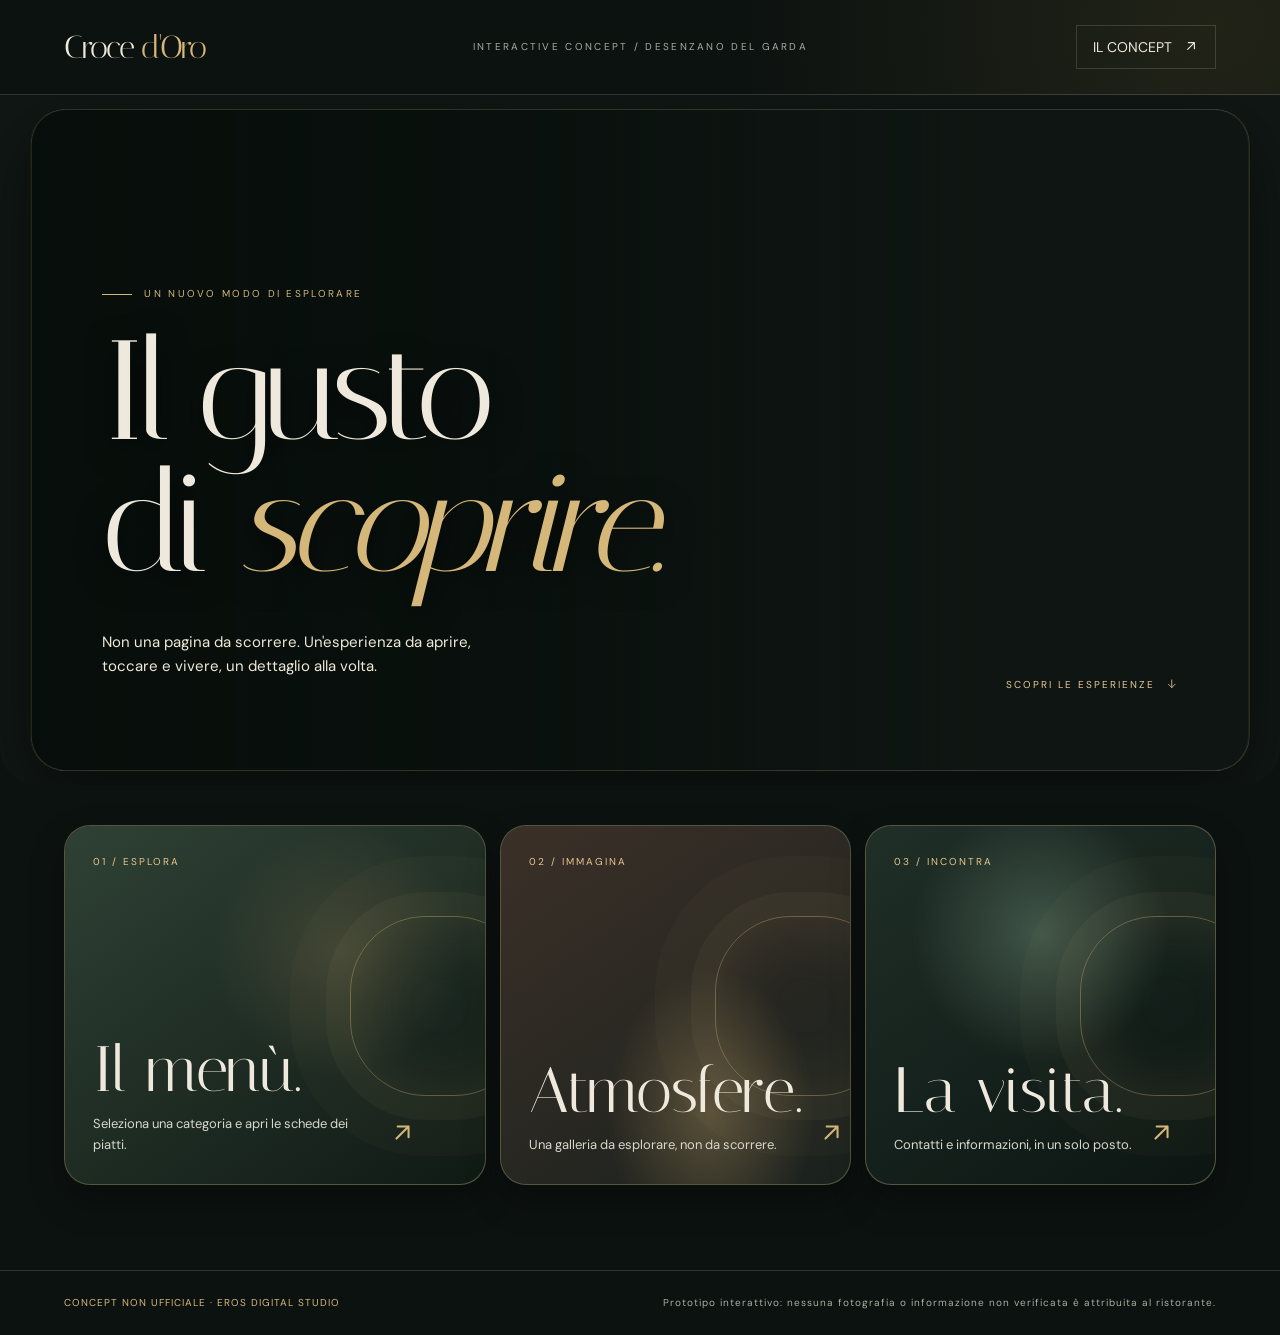
==== preview/index.html @ 9cd2bc87 "Publish isolated interactive concept preview without changing main website" ====
<!doctype html>
<html lang="it"><head><meta charset="utf-8"><meta name="viewport" content="width=device-width,initial-scale=1"><meta name="robots" content="noindex,nofollow"><meta name="theme-color" content="#101714"><title>Croce d'Oro — Interactive Concept</title><link rel="preconnect" href="https://fonts.googleapis.com"><link href="https://fonts.googleapis.com/css2?family=DM+Sans:wght@400;500;600;700&family=Italiana&display=swap" rel="stylesheet"><style>
:root{--bg:#101714;--panel:#1b2520;--cream:#eee9dc;--gold:#d6b77a;--muted:#a6afa4;--line:#ffffff25}*{box-sizing:border-box}html{scroll-behavior:smooth}body{margin:0;background:var(--bg);color:var(--cream);font:14px/1.6 "DM Sans",sans-serif}button,a{font:inherit}button{cursor:pointer}button:focus-visible,a:focus-visible{outline:2px solid var(--gold);outline-offset:4px}a{color:inherit;text-decoration:none}.shell{max-width:1440px;margin:auto;min-height:100dvh;position:relative;overflow:hidden}.shell:before{content:"";position:absolute;width:80vw;height:80vw;border-radius:50%;background:radial-gradient(circle,#b79a4b20,transparent 66%);right:-35vw;top:-38vw;pointer-events:none}.top{display:flex;align-items:center;justify-content:space-between;padding:25px clamp(20px,5vw,80px);border-bottom:1px solid var(--line);position:relative;z-index:2}.brand{font:32px "Italiana",serif;letter-spacing:-.06em}.brand span{color:var(--gold)}.top small,.overline,.kicker{font-size:10px;letter-spacing:.23em;text-transform:uppercase;color:var(--gold)}.top small{color:var(--muted)}.top button{border:1px solid var(--line);background:none;color:var(--cream);padding:10px 16px}.intro{padding:clamp(65px,10vw,140px) clamp(20px,8vw,125px) 30px;position:relative}.intro .kicker{display:flex;align-items:center;gap:12px}.intro .kicker:before{content:"";width:30px;height:1px;background:var(--gold)}h1,h2,h3{font-family:"Italiana",Georgia,serif;font-weight:400;line-height:.94}h1{font-size:clamp(75px,12vw,190px);letter-spacing:-.055em;margin:23px 0 25px}h1 em{font-weight:400;color:var(--gold)}.intro__bottom{display:flex;justify-content:space-between;align-items:end;gap:25px}.intro__bottom p{max-width:410px;color:var(--muted);font-size:15px}.intro__bottom span{font-size:10px;letter-spacing:.2em;color:var(--gold)}.cards{display:grid;grid-template-columns:1.2fr 1fr 1fr;gap:14px;padding:40px clamp(20px,5vw,80px) 85px}.tile{position:relative;isolation:isolate;overflow:hidden;min-height:360px;text-align:left;padding:28px;border:1px solid #d6b77a44;color:var(--cream);background:#25332b;display:flex;flex-direction:column;justify-content:space-between;transition:transform .5s cubic-bezier(.2,.8,.2,1),border-color .3s}.tile:before{content:"";position:absolute;inset:0;z-index:-1;transition:transform .8s,opacity .5s;background:radial-gradient(circle at 65% 35%,#8e795047,transparent 35%),linear-gradient(145deg,#2f4135,#101a15)}.tile:nth-child(2):before{background:radial-gradient(ellipse at 60% 80%,#c5a56955,transparent 35%),linear-gradient(145deg,#3b3028,#1a211d)}.tile:nth-child(3):before{background:radial-gradient(circle at 50% 30%,#647f6b88,transparent 42%),linear-gradient(145deg,#202f28,#0c1512)}.tile:hover,.tile:focus-visible{transform:translateY(-9px);border-color:var(--gold)}.tile:hover:before{transform:scale(1.1)}.tile .number{font-size:10px;letter-spacing:.2em;color:#e6c68d}.tile__graphic{position:absolute;z-index:-1;width:180px;height:180px;border-radius:50%;border:1px solid #d6b77a66;top:25%;right:0;transform:translateX(25%);box-shadow:0 0 0 24px #d6b77a0a,0 0 0 60px #d6b77a08}.tile h2{font-size:clamp(48px,5vw,78px);margin:0 0 14px}.tile p{margin:0;color:#d7d8cb;max-width:280px;font-size:13px}.tile__bottom{display:flex;justify-content:space-between;align-items:end;gap:15px}.tile__arrow{font-size:30px;color:var(--gold)}.foot{border-top:1px solid var(--line);display:flex;justify-content:space-between;gap:20px;padding:24px clamp(20px,5vw,80px);font-size:10px;letter-spacing:.1em;color:var(--muted)}.foot span:first-child{color:var(--gold)}.overlay{position:fixed;z-index:10;inset:0;background:#040806b8;display:grid;place-items:center;padding:18px;opacity:0;visibility:hidden;transition:opacity .3s,visibility .3s}.overlay.open{opacity:1;visibility:visible}.panel{position:relative;background:#eae4d8;color:#15221b;width:min(850px,100%);max-height:min(88dvh,900px);overflow-y:auto;transform:translateY(35px) scale(.97);transition:transform .45s cubic-bezier(.2,.8,.2,1);border:1px solid #d2bb90}.overlay.open .panel{transform:none}.panel__top{display:flex;justify-content:space-between;align-items:center;padding:24px clamp(20px,5vw,50px);border-bottom:1px solid #20382c33;position:sticky;top:0;background:#eae4d8;z-index:2}.panel__top span{font-size:10px;letter-spacing:.18em;color:#816139}.close{background:transparent;border:1px solid #17302666;border-radius:50%;height:42px;width:42px;font-size:24px;color:#15221b}.panel__body{padding:38px clamp(20px,5vw,50px) 65px}.panel h2{font-size:clamp(65px,9vw,110px);margin:0 0 20px}.panel .subtitle{max-width:540px;color:#5b6257}.chips{display:flex;gap:8px;overflow-x:auto;padding:22px 0;margin-bottom:20px}.chip{border:1px solid #8c7957;background:none;padding:10px 16px;white-space:nowrap;color:#26372e;font-size:12px}.chip.active{background:#23372b;color:#f4ead7}.dish{width:100%;border:0;border-bottom:1px solid #15271a44;padding:22px 0;display:flex;justify-content:space-between;align-items:center;gap:20px;background:none;text-align:left;color:#192b20}.dish strong{font:30px "Italiana",serif}.dish small{display:block;color:#6b6d60;font-size:12px}.dish .plus{font-size:27px;color:#87673c}.dish-detail{background:#f8f4ec;border-left:2px solid #a68b57;padding:22px;margin-top:15px;animation:slide .3s both}.dish-detail p{color:#5b6257}.dish-detail button{background:#23372b;color:white;border:0;padding:12px 16px}.placeholder{padding:30px;border:1px dashed #9b855e;background:#ffffff55;color:#605b4c}.contact-row{display:flex;justify-content:space-between;gap:20px;border-bottom:1px solid #15271a44;padding:20px 0}.contact-row span{color:#6d715f}.visual-demo{min-height:230px;background:radial-gradient(circle at 50% 45%,#9d835a88,transparent 30%),linear-gradient(145deg,#314338,#111e19);display:grid;place-items:center;color:#e2c78c;font:65px "Italiana",serif;margin:20px 0}.panel__action{display:inline-block;margin-top:25px;border:1px solid #21392a;padding:13px 20px;color:#203829}.notice{font-size:11px;color:#756a58;margin-top:25px}.gallery-grid{display:grid;grid-template-columns:1fr 1fr;gap:10px}.gallery-grid .visual-demo{margin:0;min-height:190px}.gallery-grid .visual-demo:nth-child(2){background:radial-gradient(circle,#aa8d5c88,transparent 35%),#24392c}.gallery-grid .visual-demo:nth-child(3){background:radial-gradient(circle,#6d927a88,transparent 35%),#28352b}.gallery-grid .visual-demo:nth-child(4){background:radial-gradient(circle,#d6b77a77,transparent 35%),#19231e}@keyframes slide{from{opacity:0;transform:translateY(-8px)}to{opacity:1;transform:translateY(0)}}@media(max-width:800px){.top small{display:none}.intro{padding-top:75px}.intro__bottom{align-items:start;flex-direction:column;gap:5px}.cards{grid-template-columns:1fr 1fr;padding-top:25px}.tile{min-height:260px}.tile:first-child{grid-column:1/-1;min-height:280px}.tile h2{font-size:clamp(40px,7vw,65px)}}@media(max-width:520px){.top{padding:19px 20px}.brand{font-size:28px}.intro{padding:55px 20px 10px}h1{font-size:clamp(72px,17vw,110px);margin:18px 0}.intro__bottom p{font-size:13px}.intro__bottom span{display:none}.cards{grid-template-columns:1fr 1fr;gap:9px;padding:20px 14px 35px}.tile{padding:17px;min-height:195px}.tile:first-child{min-height:235px}.tile h2{font-size:clamp(35px,9vw,58px)}.tile:first-child h2{font-size:62px}.tile p{font-size:11px;line-height:1.5}.tile__graphic{width:125px;height:125px}.tile__arrow{font-size:24px}.foot{padding:20px;font-size:9px;flex-direction:column;gap:5px}.panel{max-height:94dvh}.panel__body{padding-top:30px}.panel h2{font-size:70px}.gallery-grid .visual-demo{min-height:140px}}@media(prefers-reduced-motion:reduce){*,*:before,*:after{animation:none!important;transition:none!important;scroll-behavior:auto!important}}
</style></head><body><div class="shell"><header class="top"><a class="brand" href="#" aria-label="Torna all'inizio">Croce <span>d'Oro</span></a><small>INTERACTIVE CONCEPT / DESENZANO DEL GARDA</small><button id="aboutBtn">IL CONCEPT <svg class="ui-icon" viewBox="0 0 24 24" fill="none" stroke="currentColor" stroke-width="1.7" stroke-linecap="round" stroke-linejoin="round" aria-hidden="true"><path d="M7 17 17 7M8 7h9v9"/></svg></button></header><main><section class="intro"><div class="kicker">Un nuovo modo di esplorare</div><h1>Il gusto<br>di <em>scoprire.</em></h1><div class="intro__bottom"><p>Non una pagina da scorrere. Un'esperienza da aprire, toccare e vivere, un dettaglio alla volta.</p><span>SCOPRI LE ESPERIENZE <svg class="ui-icon" viewBox="0 0 24 24" fill="none" stroke="currentColor" stroke-width="1.7" stroke-linecap="round" stroke-linejoin="round" aria-hidden="true"><path d="M12 4v16m-7-7 7 7 7-7"/></svg></span></div></section><section class="cards" aria-label="Esplora il sito"><button class="tile" data-open="menu"><span class="number">01 / ESPLORA</span><span class="tile__graphic" aria-hidden="true"></span><span class="tile__bottom"><span><h2>Il menù.</h2><p>Seleziona una categoria e apri le schede dei piatti.</p></span><span class="tile__arrow"><svg class="ui-icon" viewBox="0 0 24 24" fill="none" stroke="currentColor" stroke-width="1.7" stroke-linecap="round" stroke-linejoin="round" aria-hidden="true"><path d="M7 17 17 7M8 7h9v9"/></svg></span></span></button><button class="tile" data-open="gallery"><span class="number">02 / IMMAGINA</span><span class="tile__graphic" aria-hidden="true"></span><span class="tile__bottom"><span><h2>Atmosfere.</h2><p>Una galleria da esplorare, non da scorrere.</p></span><span class="tile__arrow"><svg class="ui-icon" viewBox="0 0 24 24" fill="none" stroke="currentColor" stroke-width="1.7" stroke-linecap="round" stroke-linejoin="round" aria-hidden="true"><path d="M7 17 17 7M8 7h9v9"/></svg></span></span></button><button class="tile" data-open="visit"><span class="number">03 / INCONTRA</span><span class="tile__graphic" aria-hidden="true"></span><span class="tile__bottom"><span><h2>La visita.</h2><p>Contatti e informazioni, in un solo posto.</p></span><span class="tile__arrow"><svg class="ui-icon" viewBox="0 0 24 24" fill="none" stroke="currentColor" stroke-width="1.7" stroke-linecap="round" stroke-linejoin="round" aria-hidden="true"><path d="M7 17 17 7M8 7h9v9"/></svg></span></span></button></section></main><footer class="foot"><span>CONCEPT NON UFFICIALE · EROS DIGITAL STUDIO</span><span>Prototipo interattivo: nessuna fotografia o informazione non verificata è attribuita al ristorante.</span></footer></div><div class="overlay" id="overlay" aria-hidden="true"><section class="panel" role="dialog" aria-modal="true" aria-labelledby="panelTitle"><div class="panel__top"><span id="panelIndex">ESPERIENZA / 01</span><button class="close" id="close" aria-label="Chiudi scheda"><svg class="ui-icon" viewBox="0 0 24 24" fill="none" stroke="currentColor" stroke-width="1.7" stroke-linecap="round" aria-hidden="true"><path d="M6 6l12 12M18 6 6 18"/></svg></button></div><div class="panel__body" id="panelBody"></div></section></div><script>
const overlay=document.getElementById('overlay'),body=document.getElementById('panelBody'),index=document.getElementById('panelIndex');let previousFocus=null;
const categories=['Antipasti','Primi','Secondi','Dolci','Bevande'];let activeCategory=0;
function menuView(){body.innerHTML='<h2 id="panelTitle">Il menù.</h2><p class="subtitle">Un menù digitale esplorabile. Le schede sottostanti sono dimostrative: i piatti, gli ingredienti e i prezzi reali saranno inseriti soltanto dopo conferma.</p><div class="chips" id="chips"></div><div id="dishes"></div>';renderCategory()}
function renderCategory(){document.getElementById('chips').innerHTML=categories.map((c,i)=>'<button class="chip '+(i===activeCategory?'active':'')+'" data-cat="'+i+'" aria-pressed="'+(i===activeCategory)+'">'+c+'</button>').join('');document.getElementById('dishes').innerHTML='<button class="dish" id="sampleDish" aria-expanded="false"><span><strong>Scheda dimostrativa</strong><small>'+categories[activeCategory]+' · Esempio di interazione</small></span><span class="plus"><svg class="ui-icon" viewBox="0 0 24 24" fill="none" stroke="currentColor" stroke-width="1.7" stroke-linecap="round" aria-hidden="true"><path d="M12 5v14M5 12h14"/></svg></span></button><div id="dishDetail"></div><div class="placeholder">In attesa del menù ufficiale: nessun piatto, allergene o prezzo inventato.</div>';document.querySelectorAll('[data-cat]').forEach(b=>b.onclick=()=>{activeCategory=Number(b.dataset.cat);renderCategory()});document.getElementById('sampleDish').onclick=()=>{const el=document.getElementById('dishDetail'),open=!!el.innerHTML;el.innerHTML=open?'':'<div class="dish-detail"><strong>Dettagli del piatto</strong><p>Qui appariranno fotografia, descrizione, ingredienti, allergeni e prezzo verificati. Questa è una scheda realmente apribile.</p><button type="button" id="closeDetail">Chiudi dettagli</button></div>';document.getElementById('sampleDish').setAttribute('aria-expanded',String(!open));if(!open)document.getElementById('closeDetail').onclick=()=>document.getElementById('sampleDish').click()}}
function openPanel(type){previousFocus=document.activeElement;index.textContent=type==='menu'?'ESPERIENZA / 01':type==='gallery'?'ESPERIENZA / 02':type==='visit'?'ESPERIENZA / 03':'IL PROGETTO';if(type==='menu')menuView();if(type==='gallery')body.innerHTML='<h2 id="panelTitle">Atmosfere.</h2><p class="subtitle">Quattro composizioni grafiche temporanee. In seguito, i visual autorizzati o i concept Higgsfield potranno aprirsi in una galleria immersiva.</p><div class="gallery-grid"><div class="visual-demo">01</div><div class="visual-demo">02</div><div class="visual-demo">03</div><div class="visual-demo">04</div></div><p class="notice">Le immagini sono grafiche astratte, non fotografie del ristorante.</p>';if(type==='visit')body.innerHTML='<h2 id="panelTitle">La visita.</h2><p class="subtitle">Tutte le informazioni utili, senza scorrere una pagina infinita.</p><div class="contact-row"><strong>Località</strong><span>Desenzano del Garda</span></div><div class="contact-row"><strong>Indirizzo</strong><span>Da verificare</span></div><div class="contact-row"><strong>Telefono</strong><span>Da verificare</span></div><div class="contact-row"><strong>Orari</strong><span>Da verificare</span></div><p class="notice">Nessuna prenotazione attiva finché non viene collegato un sistema ufficiale.</p>';if(type==='about')body.innerHTML='<h2 id="panelTitle">Un altro<br>modo di esserci.</h2><p class="subtitle">Questo prototipo esplora un’identità digitale originale: tre schede interattive, pannelli animati, menù a categorie e navigazione compatta. Non è il sito ufficiale di Hosteria Croce d’Oro.</p><div class="visual-demo">✦</div><p class="notice">Creato da Eros Digital Studio. Nessun credito Higgsfield utilizzato.</p>';overlay.classList.add('open');overlay.setAttribute('aria-hidden','false');document.body.style.overflow='hidden';document.getElementById('close').focus()}
function closePanel(){overlay.classList.remove('open');overlay.setAttribute('aria-hidden','true');document.body.style.overflow='';previousFocus?.focus()}
document.querySelectorAll('[data-open]').forEach(el=>el.addEventListener('click',()=>openPanel(el.dataset.open)));document.getElementById('aboutBtn').onclick=()=>openPanel('about');document.getElementById('close').onclick=closePanel;overlay.addEventListener('click',e=>{if(e.target===overlay)closePanel()});document.addEventListener('keydown',e=>{if(!overlay.classList.contains('open'))return;if(e.key==='Escape')closePanel();if(e.key==='Tab'){const f=[...overlay.querySelectorAll('button:not([disabled]),a[href]')].filter(el=>el.getClientRects().length);if(!f.length)return;const first=f[0],last=f[f.length-1];if(e.shiftKey&&document.activeElement===first){e.preventDefault();last.focus()}else if(!e.shiftKey&&document.activeElement===last){e.preventDefault();first.focus()}}});
</script><style>
/* Dark Luxury V2: rounded art direction and kinetic interface */
:root{--radius:26px}
body{background:#0c1210}
.shell{overflow:clip}
.intro{isolation:isolate;min-height:650px;display:flex;flex-direction:column;justify-content:center}
.intro:after{content:"";position:absolute;z-index:-1;right:3%;top:10%;width:min(44vw,560px);height:min(48vw,590px);border-radius:40% 40% 25% 25%;background:radial-gradient(ellipse at 52% 33%,#e5c68e4d 0%,#a0773d35 18%,transparent 54%),radial-gradient(ellipse at 48% 78%,#927a55 1%,#171f19 36%,#0b100e 61%);box-shadow:inset 0 0 0 1px #d6b77a4d,0 35px 90px #0008;transform:translate3d(var(--hero-x,0px),var(--hero-y,0px),0);transition:transform .2s ease-out;pointer-events:none}
.intro h1{position:relative;z-index:1;text-shadow:0 8px 50px #050b08aa}
.intro .kicker,.intro__bottom{position:relative;z-index:1}
.cards{perspective:1300px}
.tile{border-radius:var(--radius);transform-style:preserve-3d;will-change:transform;transition:transform .3s ease,box-shadow .3s ease,border-color .3s ease;box-shadow:0 16px 35px #0004}
.tile:hover,.tile:focus-visible{transform:translateY(-8px) rotateX(var(--rx,0deg)) rotateY(var(--ry,0deg));box-shadow:0 28px 60px #0008,0 0 0 1px #d6b77a55}
.tile:before{border-radius:inherit}
.tile__graphic{border-radius:42%;box-shadow:0 0 0 24px #d6b77a0c,0 0 0 60px #d6b77a07,inset 0 0 65px #d6b77a20;transition:transform .55s}
.tile:hover .tile__graphic{transform:translateX(15%) scale(1.1) rotate(12deg)}
.tile__bottom,.tile .number{transform:translateZ(30px)}
.panel{border-radius:28px;box-shadow:0 45px 140px #000a}
.panel__top{border-radius:28px 28px 0 0}
.visual-demo{border-radius:22px;position:relative;overflow:hidden}
.visual-demo:after{content:"";position:absolute;inset:8px;border:1px solid #d6b77a55;border-radius:17px;pointer-events:none}
.gallery-grid{gap:16px}
.gallery-grid .visual-demo{border-radius:20px}
.dish{transition:padding .25s,background .25s;border-radius:12px}
.dish:hover{padding-inline:12px;background:#d7cbb55c}
.dish-detail{border-radius:0 16px 16px 0}
.reveal-kinetic{opacity:0;transform:translateY(45px) scale(.97);transition:opacity .8s cubic-bezier(.2,.8,.2,1),transform .8s cubic-bezier(.2,.8,.2,1)}
.reveal-kinetic.is-visible{opacity:1;transform:translateY(0) scale(1)}
.progress-track{position:fixed;z-index:12;top:0;left:0;right:0;height:2px;pointer-events:none}
.progress-bar{height:100%;width:100%;background:var(--gold);transform:scaleX(0);transform-origin:left}
.cursor-glow{position:fixed;z-index:1;width:340px;height:340px;left:0;top:0;border-radius:50%;pointer-events:none;background:radial-gradient(circle,#d6b77a12,transparent 65%);transform:translate3d(calc(var(--cursor-x,-500px) - 170px),calc(var(--cursor-y,-500px) - 170px),0)}
@media(max-width:800px){.intro{min-height:540px}.intro:after{width:70vw;height:75vw;right:-17vw;top:17%;opacity:.7}.tile:hover{transform:none}}
@media(max-width:520px){.intro{min-height:470px;padding-top:85px}.intro:after{width:80vw;height:90vw;right:-35vw;top:16%;opacity:.55}.tile{border-radius:20px}.tile__graphic{border-radius:40%}.panel{border-radius:22px}.panel__top{border-radius:22px 22px 0 0}.gallery-grid{gap:9px}}
@media(hover:none),(prefers-reduced-motion:reduce){.cursor-glow{display:none}.tile:hover{transform:none}.intro:after{transform:none}.reveal-kinetic{opacity:1;transform:none}}
</style><div class="progress-track" aria-hidden="true"><div class="progress-bar" id="progress"></div></div><div class="cursor-glow" aria-hidden="true"></div><script>
(()=>{
 const fine=matchMedia('(hover:hover) and (pointer:fine) and (prefers-reduced-motion:no-preference)').matches;
 const reduced=matchMedia('(prefers-reduced-motion:reduce)').matches;
 const intro=document.querySelector('.intro'),progress=document.getElementById('progress');
 const reveal=[document.querySelector('.intro .kicker'),document.querySelector('.intro h1'),document.querySelector('.intro__bottom'),...document.querySelectorAll('.tile')];
 reveal.forEach(el=>el?.classList.add('reveal-kinetic'));
 if(!reduced&&'IntersectionObserver' in window){const io=new IntersectionObserver(entries=>entries.forEach(entry=>{if(entry.isIntersecting){entry.target.classList.add('is-visible');io.unobserve(entry.target)}}),{threshold:.12});reveal.forEach(el=>el&&io.observe(el))}
 else reveal.forEach(el=>el?.classList.add('is-visible'));
 const update=()=>{const max=document.documentElement.scrollHeight-innerHeight;progress.style.transform='scaleX('+(max>0?scrollY/max:0)+')'};
 addEventListener('scroll',update,{passive:true});addEventListener('resize',update);update();
 if(!fine)return;
 document.addEventListener('pointermove',e=>{
   document.documentElement.style.setProperty('--cursor-x',e.clientX+'px');
   document.documentElement.style.setProperty('--cursor-y',e.clientY+'px');
   const rect=intro.getBoundingClientRect();
   if(e.clientY>=rect.top&&e.clientY<=rect.bottom){
     intro.style.setProperty('--hero-x',((e.clientX/innerWidth-.5)*20)+'px');
     intro.style.setProperty('--hero-y',((e.clientY/innerHeight-.5)*14)+'px');
   }
 },{passive:true});
 document.querySelectorAll('.tile').forEach(tile=>{
   tile.addEventListener('pointermove',e=>{const r=tile.getBoundingClientRect(),x=(e.clientX-r.left)/r.width-.5,y=(e.clientY-r.top)/r.height-.5;tile.style.setProperty('--ry',(x*9)+'deg');tile.style.setProperty('--rx',(-y*9)+'deg')});
   tile.addEventListener('pointerleave',()=>{tile.style.setProperty('--ry','0deg');tile.style.setProperty('--rx','0deg')});
 });
})();
</script><style>.ui-icon{width:1.15em;height:1.15em;display:inline-block;vertical-align:-.17em;flex-shrink:0}.tile__arrow .ui-icon{width:29px;height:29px}.close{display:grid;place-items:center}.close .ui-icon{width:21px;height:21px}.plus .ui-icon{width:24px;height:24px}.intro__bottom>span .ui-icon{margin-left:6px}.top button .ui-icon{margin-left:7px}@media(hover:none){.tile{touch-action:manipulation}.tile:active{transform:scale(.98);border-color:var(--gold)}.tile__arrow{display:grid;place-items:center;min-width:34px;min-height:34px;border:1px solid #d6b77a66;border-radius:50%}.tile__arrow .ui-icon{width:18px;height:18px}}</style><style>
/* Higgsfield FLUX.2 Pro generated concept visual: cinematic hero integration */
.intro{position:relative;min-height:690px;overflow:hidden;border-radius:0 0 36px 36px;background:#101714}
.intro:after{display:none!important}
.intro::before{content:"";position:absolute;inset:25px clamp(18px,4vw,60px);border-radius:34px;background:linear-gradient(90deg,rgba(7,14,11,.95) 0%,rgba(7,14,11,.75) 35%,rgba(7,14,11,.10) 78%),url("https://d8j0ntlcm91z4.cloudfront.net/user_3LqQO23O0FHCXDc3zQuOIUtY2aq/hf_20261111_002424_779b6c03-8664-4634-858a-a2eaf4a8b7df.png") center center/cover no-repeat;box-shadow:inset 0 0 0 1px #e1c28d40,0 24px 70px #0007;transform:scale(1.035) translate3d(var(--hero-x,0px),var(--hero-y,0px),0);transition:transform .35s ease-out;will-change:transform}
.intro h1{font-size:clamp(75px,11vw,168px);text-shadow:0 8px 30px #000a}
.intro .kicker,.intro__bottom,.intro h1{position:relative;z-index:1}
.intro__bottom p{color:#f0e9d7}
.intro__bottom span{color:#e7c994}
@media(max-width:800px){.intro{min-height:620px}.intro::before{inset:16px;background-position:60% center;background-image:linear-gradient(90deg,rgba(7,14,11,.90),rgba(7,14,11,.36)),url("https://d8j0ntlcm91z4.cloudfront.net/user_3LqQO23O0FHCXDc3zQuOIUtY2aq/hf_20261111_002424_779b6c03-8664-4634-858a-a2eaf4a8b7df.png")}}
@media(max-width:520px){.intro{min-height:560px;padding:85px 35px 30px}.intro::before{inset:12px;border-radius:24px;background-position:62% center;background-image:linear-gradient(180deg,rgba(7,14,11,.72),rgba(7,14,11,.48) 46%,rgba(7,14,11,.90)),url("https://d8j0ntlcm91z4.cloudfront.net/user_3LqQO23O0FHCXDc3zQuOIUtY2aq/hf_20261111_002424_779b6c03-8664-4634-858a-a2eaf4a8b7df.png")}.intro h1{font-size:clamp(67px,15vw,95px)}.intro__bottom p{max-width:250px}}
@media(prefers-reduced-motion:reduce){.intro::before{transform:none;transition:none}}
</style></body></html>
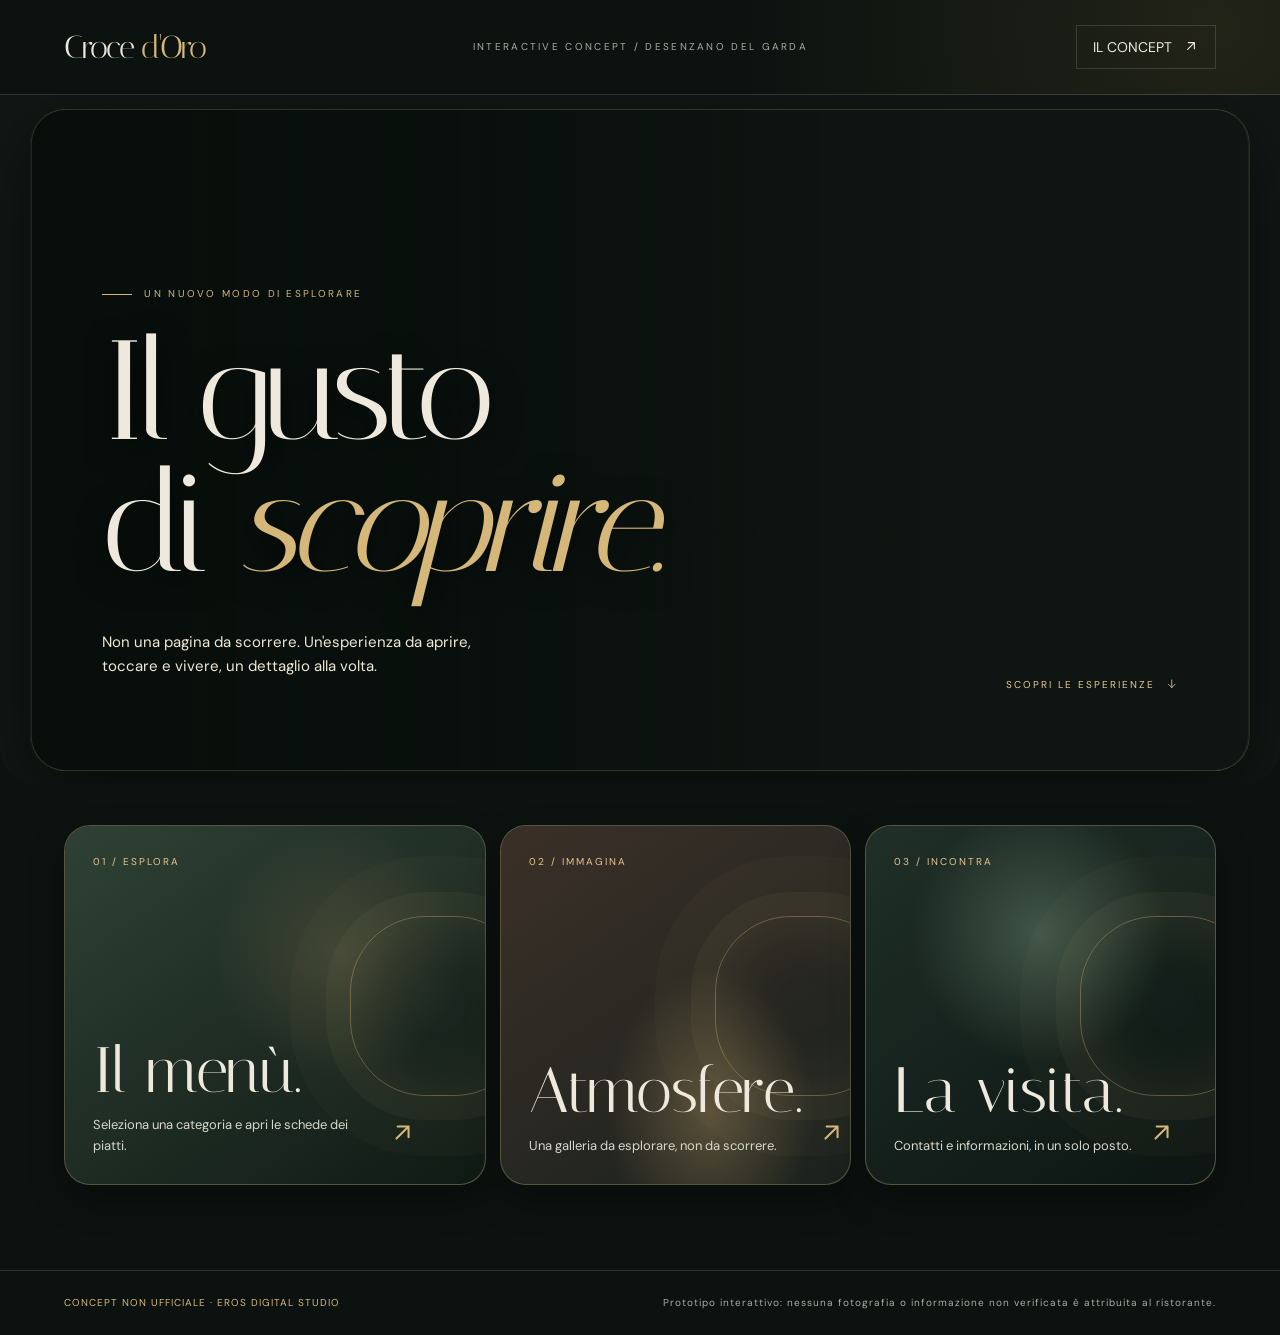
==== commit 9777e0b5: "Smooth pointer glow and card tilt with frame-synced interpolation and reduced-motion support" ====
--- a/preview/index.html
+++ b/preview/index.html
@@ -54,19 +54,56 @@
  const update=()=>{const max=document.documentElement.scrollHeight-innerHeight;progress.style.transform='scaleX('+(max>0?scrollY/max:0)+')'};
  addEventListener('scroll',update,{passive:true});addEventListener('resize',update);update();
  if(!fine)return;
+ // One animation loop for all pointer-driven effects. Never animate layout properties.
+ const glow=document.querySelector('.cursor-glow');
+ const tiles=[...document.querySelectorAll('.tile')];
+ let targetX=-500,targetY=-500,currentX=-500,currentY=-500;
+ let active=false,visible=false,raf=0,last=0;
+ const tilt=new Map(tiles.map(el=>[el,{x:0,y:0,tx:0,ty:0}]));
+ const lerp=(a,b,t)=>a+(b-a)*t;
+ function frame(time){
+   const dt=Math.min(48,time-(last||time));last=time;
+   const follow=1-Math.exp(-dt/75);
+   currentX=lerp(currentX,targetX,follow);
+   currentY=lerp(currentY,targetY,follow);
+   glow.style.transform='translate3d('+(currentX-170)+'px,'+(currentY-170)+'px,0)';
+   glow.style.opacity=visible?'1':'0';
+   let moving=Math.abs(currentX-targetX)+Math.abs(currentY-targetY)>0.4;
+   for(const [tile,t] of tilt){
+     t.x=lerp(t.x,t.tx,follow);t.y=lerp(t.y,t.ty,follow);
+     tile.style.setProperty('--rx',t.x.toFixed(2)+'deg');
+     tile.style.setProperty('--ry',t.y.toFixed(2)+'deg');
+     if(Math.abs(t.x-t.tx)+Math.abs(t.y-t.ty)>.03)moving=true;
+   }
+   const hx=active?Math.max(-9,Math.min(9,(targetX/innerWidth-.5)*18)):0;
+   const hy=active?Math.max(-6,Math.min(6,(targetY/innerHeight-.5)*12)):0;
+   intro.style.setProperty('--hero-x',hx.toFixed(2)+'px');
+   intro.style.setProperty('--hero-y',hy.toFixed(2)+'px');
+   raf=0;
+   if(moving)requestTick();
+ }
+ function requestTick(){if(!raf)raf=requestAnimationFrame(frame)}
  document.addEventListener('pointermove',e=>{
-   document.documentElement.style.setProperty('--cursor-x',e.clientX+'px');
-   document.documentElement.style.setProperty('--cursor-y',e.clientY+'px');
+   if(e.pointerType==='touch')return;
+   targetX=e.clientX;targetY=e.clientY;
    const rect=intro.getBoundingClientRect();
-   if(e.clientY>=rect.top&&e.clientY<=rect.bottom){
-     intro.style.setProperty('--hero-x',((e.clientX/innerWidth-.5)*20)+'px');
-     intro.style.setProperty('--hero-y',((e.clientY/innerHeight-.5)*14)+'px');
+   active=e.clientX>=rect.left&&e.clientX<=rect.right&&e.clientY>=rect.top&&e.clientY<=rect.bottom;
+   visible=!document.querySelector('.overlay.open')&&e.clientX>=0&&e.clientX<=innerWidth&&e.clientY>=0&&e.clientY<=innerHeight;
+   for(const [tile,t] of tilt){
+     const r=tile.getBoundingClientRect();
+     if(e.clientX>=r.left&&e.clientX<=r.right&&e.clientY>=r.top&&e.clientY<=r.bottom){
+       t.tx=Math.max(-4,Math.min(4,-((e.clientY-r.top)/r.height-.5)*8));
+       t.ty=Math.max(-4,Math.min(4,((e.clientX-r.left)/r.width-.5)*8));
+     }else{t.tx=0;t.ty=0}
    }
+   requestTick();
  },{passive:true});
- document.querySelectorAll('.tile').forEach(tile=>{
-   tile.addEventListener('pointermove',e=>{const r=tile.getBoundingClientRect(),x=(e.clientX-r.left)/r.width-.5,y=(e.clientY-r.top)/r.height-.5;tile.style.setProperty('--ry',(x*9)+'deg');tile.style.setProperty('--rx',(-y*9)+'deg')});
-   tile.addEventListener('pointerleave',()=>{tile.style.setProperty('--ry','0deg');tile.style.setProperty('--rx','0deg')});
+ document.addEventListener('pointerout',e=>{
+   if(!e.relatedTarget){visible=false;active=false;for(const t of tilt.values()){t.tx=0;t.ty=0}requestTick()}
  });
+ window.addEventListener('blur',()=>{visible=false;active=false;for(const t of tilt.values()){t.tx=0;t.ty=0}requestTick()});
+ document.addEventListener('visibilitychange',()=>{if(document.hidden){visible=false;active=false;for(const t of tilt.values()){t.tx=0;t.ty=0}requestTick()}});
+
 })();
 </script><style>.ui-icon{width:1.15em;height:1.15em;display:inline-block;vertical-align:-.17em;flex-shrink:0}.tile__arrow .ui-icon{width:29px;height:29px}.close{display:grid;place-items:center}.close .ui-icon{width:21px;height:21px}.plus .ui-icon{width:24px;height:24px}.intro__bottom>span .ui-icon{margin-left:6px}.top button .ui-icon{margin-left:7px}@media(hover:none){.tile{touch-action:manipulation}.tile:active{transform:scale(.98);border-color:var(--gold)}.tile__arrow{display:grid;place-items:center;min-width:34px;min-height:34px;border:1px solid #d6b77a66;border-radius:50%}.tile__arrow .ui-icon{width:18px;height:18px}}</style><style>
 /* Higgsfield FLUX.2 Pro generated concept visual: cinematic hero integration */
@@ -80,4 +117,10 @@
 @media(max-width:800px){.intro{min-height:620px}.intro::before{inset:16px;background-position:60% center;background-image:linear-gradient(90deg,rgba(7,14,11,.90),rgba(7,14,11,.36)),url("https://d8j0ntlcm91z4.cloudfront.net/user_3LqQO23O0FHCXDc3zQuOIUtY2aq/hf_20261111_002424_779b6c03-8664-4634-858a-a2eaf4a8b7df.png")}}
 @media(max-width:520px){.intro{min-height:560px;padding:85px 35px 30px}.intro::before{inset:12px;border-radius:24px;background-position:62% center;background-image:linear-gradient(180deg,rgba(7,14,11,.72),rgba(7,14,11,.48) 46%,rgba(7,14,11,.90)),url("https://d8j0ntlcm91z4.cloudfront.net/user_3LqQO23O0FHCXDc3zQuOIUtY2aq/hf_20261111_002424_779b6c03-8664-4634-858a-a2eaf4a8b7df.png")}.intro h1{font-size:clamp(67px,15vw,95px)}.intro__bottom p{max-width:250px}}
 @media(prefers-reduced-motion:reduce){.intro::before{transform:none;transition:none}}
+</style><style>
+/* Smooth pointer lighting: compositor-only, no layout thrash */
+.cursor-glow{position:fixed;left:0;top:0;width:340px;height:340px;z-index:3;opacity:0;will-change:transform,opacity;transform:translate3d(-500px,-500px,0);transition:opacity .22s ease;mix-blend-mode:screen;background:radial-gradient(circle,rgba(214,183,122,.11) 0%,rgba(214,183,122,.055) 27%,rgba(214,183,122,0) 67%)}
+.tile{transform-style:flat;will-change:auto;backface-visibility:hidden}
+.tile:hover,.tile:focus-visible{transform:translate3d(0,-6px,0) rotateX(var(--rx,0deg)) rotateY(var(--ry,0deg))}
+@media(hover:none),(pointer:coarse),(prefers-reduced-motion:reduce){.cursor-glow{display:none!important}.tile:hover,.tile:focus-visible{transform:none}}
 </style></body></html>
